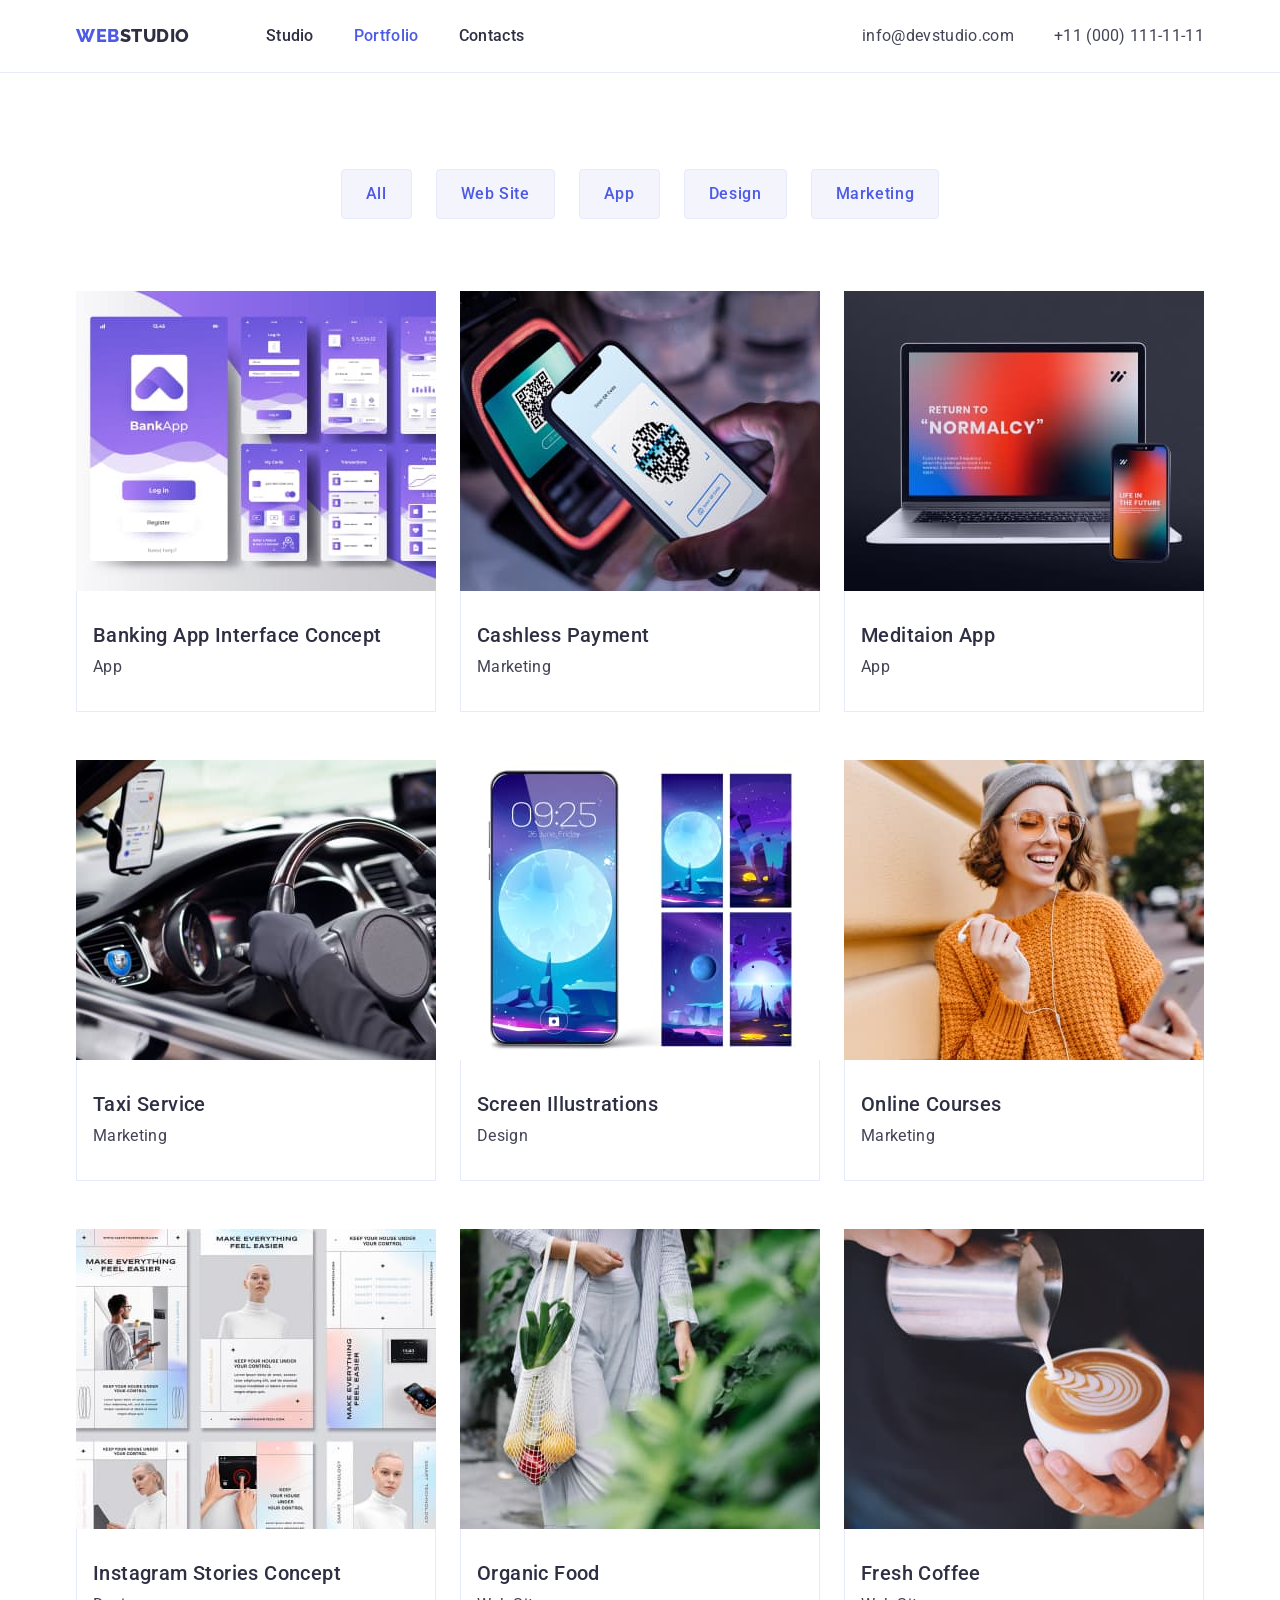
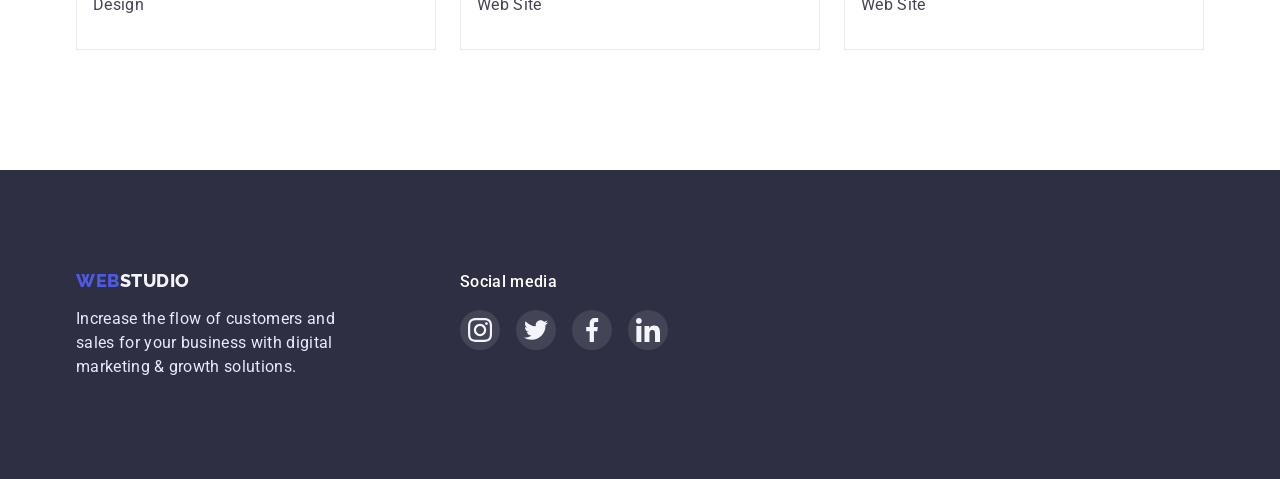
==== portfolio.html @ 410bad4b "Copy files from repo goit-markup-hw-04" ====
<!DOCTYPE html>
<html lang="en">
  <head>
    <meta charset="UTF-8" />
    <meta http-equiv="X-UA-Compatible" content="IE=edge" />
    <meta name="viewport" content="width=device-width, initial-scale=1.0" />
    <title>Portfolio</title>
    <link rel="preconnect" href="https://fonts.googleapis.com" />
    <link rel="preconnect" href="https://fonts.gstatic.com" crossorigin />
    <link
      href="https://fonts.googleapis.com/css2?family=Raleway:wght@800&family=Roboto:wght@400;500;700;900&display=swap"
      rel="stylesheet"
    />
    <link
      rel="stylesheet"
      href="https://cdnjs.cloudflare.com/ajax/libs/modern-normalize/1.1.0/modern-normalize.min.css"
      integrity="sha512-wpPYUAdjBVSE4KJnH1VR1HeZfpl1ub8YT/NKx4PuQ5NmX2tKuGu6U/JRp5y+Y8XG2tV+wKQpNHVUX03MfMFn9Q=="
      crossorigin="anonymous"
      referrerpolicy="no-referrer"
    />
    <link rel="stylesheet" href="./css/styles.css" />
  </head>
  <body>
    <!-- Header -->
    <header class="header">
      <div class="container header-container">
        <nav class="nav">
          <a href="./index.html" class="header-logo link">Web<span>Studio</span></a>
          <ul class="nav-list list">
            <li class="nav-item"><a href="./index.html" class="nav-item-link link">Studio</a></li>
            <li class="nav-item">
              <a href="./portfolio.html" class="nav-item-link link current">Portfolio</a>
            </li>
            <li class="nav-item"><a href="#" class="nav-item-link link">Contacts</a></li>
          </ul>
        </nav>
        <address class="header-contacts">
          <ul class="contacts-list list">
            <li class="contacts-item">
              <a href="mailto:info@devstudio.com" class="contacts-item-link link"
                >info@devstudio.com</a
              >
            </li>
            <li class="contacts-item">
              <a href="tel:+110001111111" class="contacts-item-link link">+11 (000) 111-11-11</a>
            </li>
          </ul>
        </address>
      </div>
    </header>

    <!-- Main -->
    <main>
      <!-- Our projects -->
      <section class="projects">
        <div class="container">
          <h1 class="visually-hidden">Our projects</h1>
          <!-- Filter -->
          <ul class="filter-list list">
            <li class="filter-item"><button type="button" class="filter-btn">All</button></li>
            <li class="filter-item"><button type="button" class="filter-btn">Web Site</button></li>
            <li class="filter-item"><button type="button" class="filter-btn">App</button></li>
            <li class="filter-item"><button type="button" class="filter-btn">Design</button></li>
            <li class="filter-item"><button type="button" class="filter-btn">Marketing</button></li>
          </ul>

          <!-- Projects -->
          <ul class="project-list list">
            <li class="project-item">
              <a class="project-link link" href="#">
                <div class="card">
                  <div class="card-thumb">
                    <img
                      src="./images/portfolio-1.jpg"
                      alt="Banking App"
                      width="360"
                      height="300"
                    />
                  </div>

                  <div class="card-content">
                    <h2 class="project-title">Banking App Interface Concept</h2>
                    <p class="project-text">App</p>
                  </div>
                </div>
              </a>
            </li>
            <li class="project-item">
              <a class="project-link link" href="#">
                <div class="card">
                  <div class="card-thumb">
                    <img
                      src="./images/portfolio-2.jpg"
                      alt="Cashless Payment from smartphone"
                      width="360"
                      height="300"
                    />
                  </div>
                  <div class="card-content">
                    <h2 class="project-title">Cashless Payment</h2>
                    <p class="project-text">Marketing</p>
                  </div>
                </div>
              </a>
            </li>
            <li class="project-item">
              <a class="project-link link" href="#">
                <div class="card">
                  <div class="card-thumb">
                    <img
                      src="./images/portfolio-3.jpg"
                      alt="A laptop and a smartphone"
                      width="360"
                      height="300"
                    />
                  </div>
                  <div class="card-content">
                    <h2 class="project-title">Meditaion App</h2>
                    <p class="project-text">App</p>
                  </div>
                </div>
              </a>
            </li>
            <li class="project-item">
              <a class="project-link link" href="#">
                <div class="card">
                  <div class="card-thumb">
                    <img
                      src="./images/portfolio-4.jpg"
                      alt="A man driving a car"
                      width="360"
                      height="300"
                    />
                  </div>
                  <div class="card-content">
                    <h2 class="project-title">Taxi Service</h2>
                    <p class="project-text">Marketing</p>
                  </div>
                </div>
              </a>
            </li>
            <li class="project-item">
              <a class="project-link link" href="#">
                <div class="card">
                  <div class="card-thumb">
                    <img
                      src="./images/portfolio-5.jpg"
                      alt="A screen of a smartphone"
                      width="360"
                      height="300"
                    />
                  </div>
                  <div class="card-content">
                    <h2 class="project-title">Screen Illustrations</h2>
                    <p class="project-text">Design</p>
                  </div>
                </div>
              </a>
            </li>
            <li class="project-item">
              <a class="project-link link" href="#">
                <div class="card">
                  <div class="card-thumb">
                    <img
                      src="./images/portfolio-6.jpg"
                      alt="A woman with a smartphone"
                      width="360"
                      height="300"
                    />
                  </div>
                  <div class="card-content">
                    <h2 class="project-title">Online Courses</h2>
                    <p class="project-text">Marketing</p>
                  </div>
                </div>
              </a>
            </li>
            <li class="project-item">
              <a class="project-link link" href="#">
                <div class="card">
                  <div class="card-thumb">
                    <img
                      src="./images/portfolio-7.jpg"
                      alt="Instagram Stories"
                      width="360"
                      height="300"
                    />
                  </div>
                  <div class="card-content">
                    <h2 class="project-title">Instagram Stories Concept</h2>
                    <p class="project-text">Design</p>
                  </div>
                </div>
              </a>
            </li>
            <li class="project-item">
              <a class="project-link link" href="#">
                <div class="card">
                  <div class="card-thumb">
                    <img
                      src="./images/portfolio-8.jpg"
                      alt="A woman with organic food"
                      width="360"
                      height="300"
                    />
                  </div>
                  <div class="card-content">
                    <h2 class="project-title">Organic Food</h2>
                    <p class="project-text">Web Site</p>
                  </div>
                </div>
              </a>
            </li>
            <li class="project-item">
              <a class="project-link link" href="#">
                <div class="card">
                  <div class="card-thumb">
                    <img
                      src="./images/portfolio-9.jpg"
                      alt="A cup of coffee"
                      width="360"
                      height="300"
                    />
                  </div>
                  <div class="card-content">
                    <h2 class="project-title">Fresh Coffee</h2>
                    <p class="project-text">Web Site</p>
                  </div>
                </div>
              </a>
            </li>
          </ul>
        </div>
      </section>
    </main>

    <!-- Footer -->
    <footer class="footer">
      <div class="container">
        <div class="footer-content">
          <div class="footer-left">
            <a href="./index.html" class="footer-logo link">Web<span>Studio</span></a>
            <p class="footer-text">
              Increase the flow of customers and sales for your business with digital marketing &
              growth solutions.
            </p>
          </div>
          <div class="footer-right">
            <h3 class="footer-title">Social media</h3>
            <ul class="footer-social-list list">
              <li class="footer-social-list-item">
                <a class="footer-soclial-list-link link" href="#">
                  <svg class="footer-social-list-icon" width="24" height="24">
                    <use href="./images/sprite.svg#icon-instagram"></use>
                  </svg>
                </a>
              </li>
              <li class="footer-social-list-item">
                <a class="footer-soclial-list-link link" href="#">
                  <svg class="footer-social-list-icon" width="24" height="24">
                    <use href="./images/sprite.svg#icon-twitter"></use>
                  </svg>
                </a>
              </li>
              <li class="footer-social-list-item">
                <a class="footer-soclial-list-link link" href="#">
                  <svg class="footer-social-list-icon" width="24" height="24">
                    <use href="./images/sprite.svg#icon-facebook"></use>
                  </svg>
                </a>
              </li>
              <li class="footer-social-list-item">
                <a class="footer-soclial-list-link link" href="#">
                  <svg class="footer-social-list-icon" width="24" height="24">
                    <use href="./images/sprite.svg#icon-linkedin"></use>
                  </svg>
                </a>
              </li>
            </ul>
          </div>
        </div>
      </div>
    </footer>
  </body>
</html>
---- css/styles.css ----
:root {
  --brand-color: #4d5ae5;
  --primery-color: #2e2f42;
  --secondary-color: #434455;
  --white-color: #ffffff;
  --additional-color: #e7e9fc;
  --additional-light-color: #f4f4fd;

  --background-primary: #ffffff;
  --background-secondary: #f4f4fd;
  --background-accent: #2e2f42;
  --background-btn-accent: #404bbf;
  --background-footer-accent: #31d0aa;

  --project-list-gap: 24px;
}

body {
  font-family: "Roboto", sans-serif;
  font-size: 16px;
  font-weight: 500;
  color: var(--primery-color);
  background-color: var(--background-primary);
}

h1,
h2,
h3,
h4,
h5,
h6,
p {
  margin-top: 0;
  margin-bottom: 0;
}

ul,
ol {
  margin-top: 0;
  margin-bottom: 0;
  padding-left: 0;
}

img {
  display: block;
  max-width: 100%;
  height: auto;
}

.container {
  max-width: 1158px;
  padding: 0 15px;
  margin: 0 auto;
}

.list {
  list-style: none;
}

.link {
  text-decoration: none;
}

.title {
  font-size: 36px;
  line-height: 1.11;
  letter-spacing: 0.02em;
  text-transform: capitalize;
}
.nav-item .current {
  color: var(--brand-color);
}
.visually-hidden {
  position: absolute;
  white-space: nowrap;
  width: 1px;
  height: 1px;
  overflow: hidden;
  border: 0;
  padding: 0;
  clip: rect(0 0 0 0);
  clip-path: inset(50%);
  margin: -1px;
}

/* WEBSTUDIO PAGE */
/* Header */
.header {
  border-bottom: 1px solid var(--additional-color);
}
.header-container {
  display: flex;
  align-items: center;
}
.nav {
  display: flex;
  align-items: center;
}

.header-logo {
  display: block;
  padding-top: 24px;
  padding-bottom: 24px;
  margin-right: 76px;
  font-family: "Raleway";
  font-weight: 800;
  font-size: 18px;
  line-height: 1.33;
  letter-spacing: 0.03em;
  text-transform: uppercase;
  color: var(--brand-color);
}
.header-logo span {
  color: var(--primery-color);
}
.nav-list {
  display: flex;
  align-items: center;
}
.nav-item:not(:last-child) {
  margin-right: 40px;
}
.nav-item-link {
  display: block;
  padding-top: 24px;
  padding-bottom: 24px;

  line-height: 1.5;
  letter-spacing: 0.02em;
  color: var(--primery-color);
}
.nav-item-link:hover,
.nav-item-link:focus {
  color: var(--background-btn-accent);
}

.header-contacts {
  margin-left: auto;
  font-style: normal;
}
.contacts-list {
  display: flex;
  align-items: center;
}
.contacts-item:not(:last-child) {
  margin-right: 40px;
}
.contacts-item-link {
  display: block;
  padding-top: 24px;
  padding-bottom: 24px;
  font-weight: 400;
  line-height: 1.5;
  letter-spacing: 0.02em;
  color: var(--secondary-color);
}
.contacts-item-link:hover,
.contacts-item-link:focus {
  color: var(--background-btn-accent);
}

/* Hero */
.hero {
  padding-top: 188px;
  padding-bottom: 188px;
  background-color: var(--background-accent);
  max-width: 1440px;
  background-image: linear-gradient(rgba(46, 47, 66, 0.7), rgba(46, 47, 66, 0.7)),
    url(../images/people-office.jpg);
  background-size: cover;
  margin: 0 auto;
  text-align: center;
}
.hero-title {
  margin-bottom: 48px;

  font-size: 56px;
  line-height: 1.07;
  letter-spacing: 0.02em;
  text-transform: capitalize;
  color: var(--white-color);
}
.hero-title span {
  text-transform: none;
}
.hero-btn {
  padding: 16px 32px;
  cursor: pointer;
  font-family: inherit;
  font-weight: 500;
  font-size: 16px;
  line-height: 1.5;
  letter-spacing: 0.04em;
  color: var(--white-color);
  background-color: var(--brand-color);
  border: transparent;
  box-shadow: 0px 4px 4px rgba(0, 0, 0, 0.15);
  border-radius: 4px;
  /* text-align: center; */
}
.hero-btn:hover,
.hero-btn:focus {
  background-color: var(--background-btn-accent);
}

/* About us */
.about {
  padding-top: 120px;
  padding-bottom: 120px;
}
.about-title {
}

.about-list {
  display: flex;
  justify-content: center;
}

.about-item {
  flex-basis: calc((100%-3 * 24px) / 4);
}

.about-item:not(:last-child) {
  margin-right: 24px;
}

.about-subtitle {
  margin-bottom: 8px;
  font-weight: 500;
  font-size: 20px;
  line-height: 1.2;
  letter-spacing: 0.02em;
}
.about-text {
  font-weight: 400;
  line-height: 1.5;
  letter-spacing: 0.02em;
  color: var(--secondary-color);
}

/* Our work */
.feature {
  padding-bottom: 120px;
}
.feature-title {
  margin-bottom: 72px;
  text-align: center;
}
.feature-list {
  display: flex;
  justify-content: center;
}
.feature-item {
  flex-basis: calc((100%-2 * 24px) / 3);
}
.feature-item:not(:last-child) {
  margin-right: 24px;
}

/* Our team */
.team {
  padding-top: 120px;
  padding-bottom: 120px;
  background-color: var(--background-secondary);
}
.team-title {
  margin-bottom: 72px;
  text-align: center;
}
.team-list {
  display: flex;
  justify-content: center;
}
.team-item {
  flex-basis: calc((100%-3 * 24px) / 4);
  background-color: var(--background-primary);
  box-shadow: 0px 1px 6px rgba(46, 47, 66, 0.08), 0px 1px 1px rgba(46, 47, 66, 0.16),
    0px 2px 1px rgba(46, 47, 66, 0.08);
  border-radius: 0px 0px 4px 4px;
}

.team-item:not(:last-child) {
  margin-right: 24px;
}

.team-card-content {
  padding: 32px 16px;
  text-align: center;
}
.team-subtitle {
  margin-bottom: 8px;
  font-weight: 500;
  font-size: 20px;
  line-height: 1.2;
  letter-spacing: 0.02em;
}
.team-text {
  font-weight: 400;
  line-height: 1.5;
  letter-spacing: 0.02em;
  color: var(--secondary-color);
  margin-bottom: 8px;
}

.about-item > .about-icon {
  background-color: var(--additional-light-color);
  width: 100%;
  height: 112px;
  display: flex;
  justify-content: center;
  align-items: center;
  padding: 24px 100px;
  border-radius: 4px;
  margin-bottom: 8px;
}
.about-icon {
}

.social-list {
  display: flex;
  justify-content: center;
  gap: 24px;
}

.social-list-link {
  display: flex;
  justify-content: center;
  align-items: center;
  width: 40px;
  height: 40px;
  border-radius: 50%;
  background-color: var(--brand-color);
  color: var(--additional-light-color);
}

.social-list-link:hover,
.social-list-link:focus {
  background-color: var(--background-btn-accent);
}

.social-list-icon {
  fill: currentColor;
}

/* Customers */
.customers {
  padding-top: 130px;
  padding-bottom: 120px;
}

.customers-title {
  margin-bottom: 72px;
  text-align: center;
}
.customers-list {
  display: flex;
  gap: 24px;
}

.customers-item {
  width: calc((100% - 24px * 5) / 6);
  height: 88px;
}
.customers-link {
  width: 100%;
  height: 100%;
  border: 1px solid #8e8f99;
  border-radius: 4px;
  display: flex;
  justify-content: center;
  align-items: center;
  color: #8e8f99;
}

.customers-icon {
  fill: currentColor;
}

.customers-link:hover,
.customers-link:focus {
  border-color: var(--background-btn-accent);
}
.customers-link:hover .customers-icon,
.customers-link:focus .customers-icon {
  fill: var(--background-btn-accent);
}

/* Footer */
.footer {
  padding-top: 100px;
  padding-bottom: 100px;
  background-color: var(--background-accent);
}
.footer-logo {
  display: inline-block;
  margin-bottom: 16px;
  font-family: "Raleway";
  font-weight: 800;
  font-size: 18px;
  line-height: 1.17;
  letter-spacing: 0.03em;
  text-transform: uppercase;
  color: var(--brand-color);
}
.footer-logo span {
  color: var(--additional-light-color);
}

.footer-text {
  max-width: 264px;
  font-weight: 400;
  line-height: 1.5;
  letter-spacing: 0.02em;
  color: var(--additional-color);
}

.footer > .container {
}
.footer-content {
  display: flex;
  justify-content: flex-start;
  align-items: baseline;
}
.footer-left {
  margin-right: 120px;
}
.footer-right {
}
.footer-title {
  font-weight: 500;
  font-size: 16px;
  line-height: 1.5;
  letter-spacing: 0.02em;
  color: var(--white-color);
  margin-bottom: 16px;
}
.footer-social-list {
  display: flex;
  justify-content: center;
  gap: 16px;
}

.footer-social-list-item {
}
.footer-soclial-list-link {
  display: flex;
  justify-content: center;
  align-items: center;
  width: 40px;
  height: 40px;
  border-radius: 50%;
  background-color: rgba(255, 255, 255, 0.1);
  color: var(--additional-light-color);
}

.footer-social-list-icon {
  fill: currentColor;
}

.footer-soclial-list-link:hover,
.footer-soclial-list-link:focus {
  background-color: var(--background-footer-accent);
}

/* PORTFOLIO PAGE */

/* Our projects */
.projects {
  padding-top: 96px;
  padding-bottom: 120px;
}
.filter-list {
  margin-bottom: 72px;
  display: flex;
  justify-content: center;
}
.filter-item:not(:last-child) {
  margin-right: 24px;
}
.filter-btn {
  padding: 12px 24px;
  cursor: pointer;
  font-family: inherit;
  font-weight: 500;
  font-size: 16px;
  line-height: 1.5;
  display: flex;
  align-items: center;
  text-align: center;
  letter-spacing: 0.04em;
  color: var(--brand-color);
  background-color: var(--additional-light-color);
  border: 1px solid var(--additional-color);
  border-radius: 4px;
}
.filter-btn:hover,
.filter-btn:focus {
  color: var(--white-color);
  border: 1px solid var(--background-btn-accent);
  background-color: var(--background-btn-accent);
  box-shadow: 0px 3px 1px rgba(0, 0, 0, 0.1), 0px 2px 1px rgba(0, 0, 0, 0.08),
    0px 2px 2px rgba(0, 0, 0, 0.12);
}
.project-list {
  padding: 0;
  margin: 0;
  display: flex;
  flex-wrap: wrap;
  margin-left: calc(-1 * var(--project-list-gap));
  margin-bottom: -48px;
}

.project-list > .project-item {
  flex-basis: calc(100% / 3 - var(--project-list-gap));
  margin-left: var(--project-list-gap);
  margin-bottom: 48px;
}

.project-link {
  cursor: pointer;
  color: currentColor;
}

.project-link:hover .card {
  box-shadow: 0px 1px 6px rgba(46, 47, 66, 0.08), 0px 1px 1px rgba(46, 47, 66, 0.16),
    0px 2px 1px rgba(46, 47, 66, 0.08);
}

.project-link:focus .card {
  box-shadow: 0px 1px 6px rgba(46, 47, 66, 0.08), 0px 1px 1px rgba(46, 47, 66, 0.16),
    0px 2px 1px rgba(46, 47, 66, 0.08);
}
.card {
}
.card-content {
  padding-top: 32px;
  padding-bottom: 32px;
  padding-left: 16px;
  border-left: 1px solid var(--additional-color);
  border-right: 1px solid var(--additional-color);
  border-bottom: 1px solid var(--additional-color);
}
.project-title {
  margin-bottom: 8px;
  font-weight: 500;
  font-size: 20px;
  line-height: 1.2;
  letter-spacing: 0.02em;
}
.project-text {
  font-weight: 400;
  font-size: 16px;
  line-height: 1.5;
  letter-spacing: 0.02em;
  color: var(--secondary-color);
}
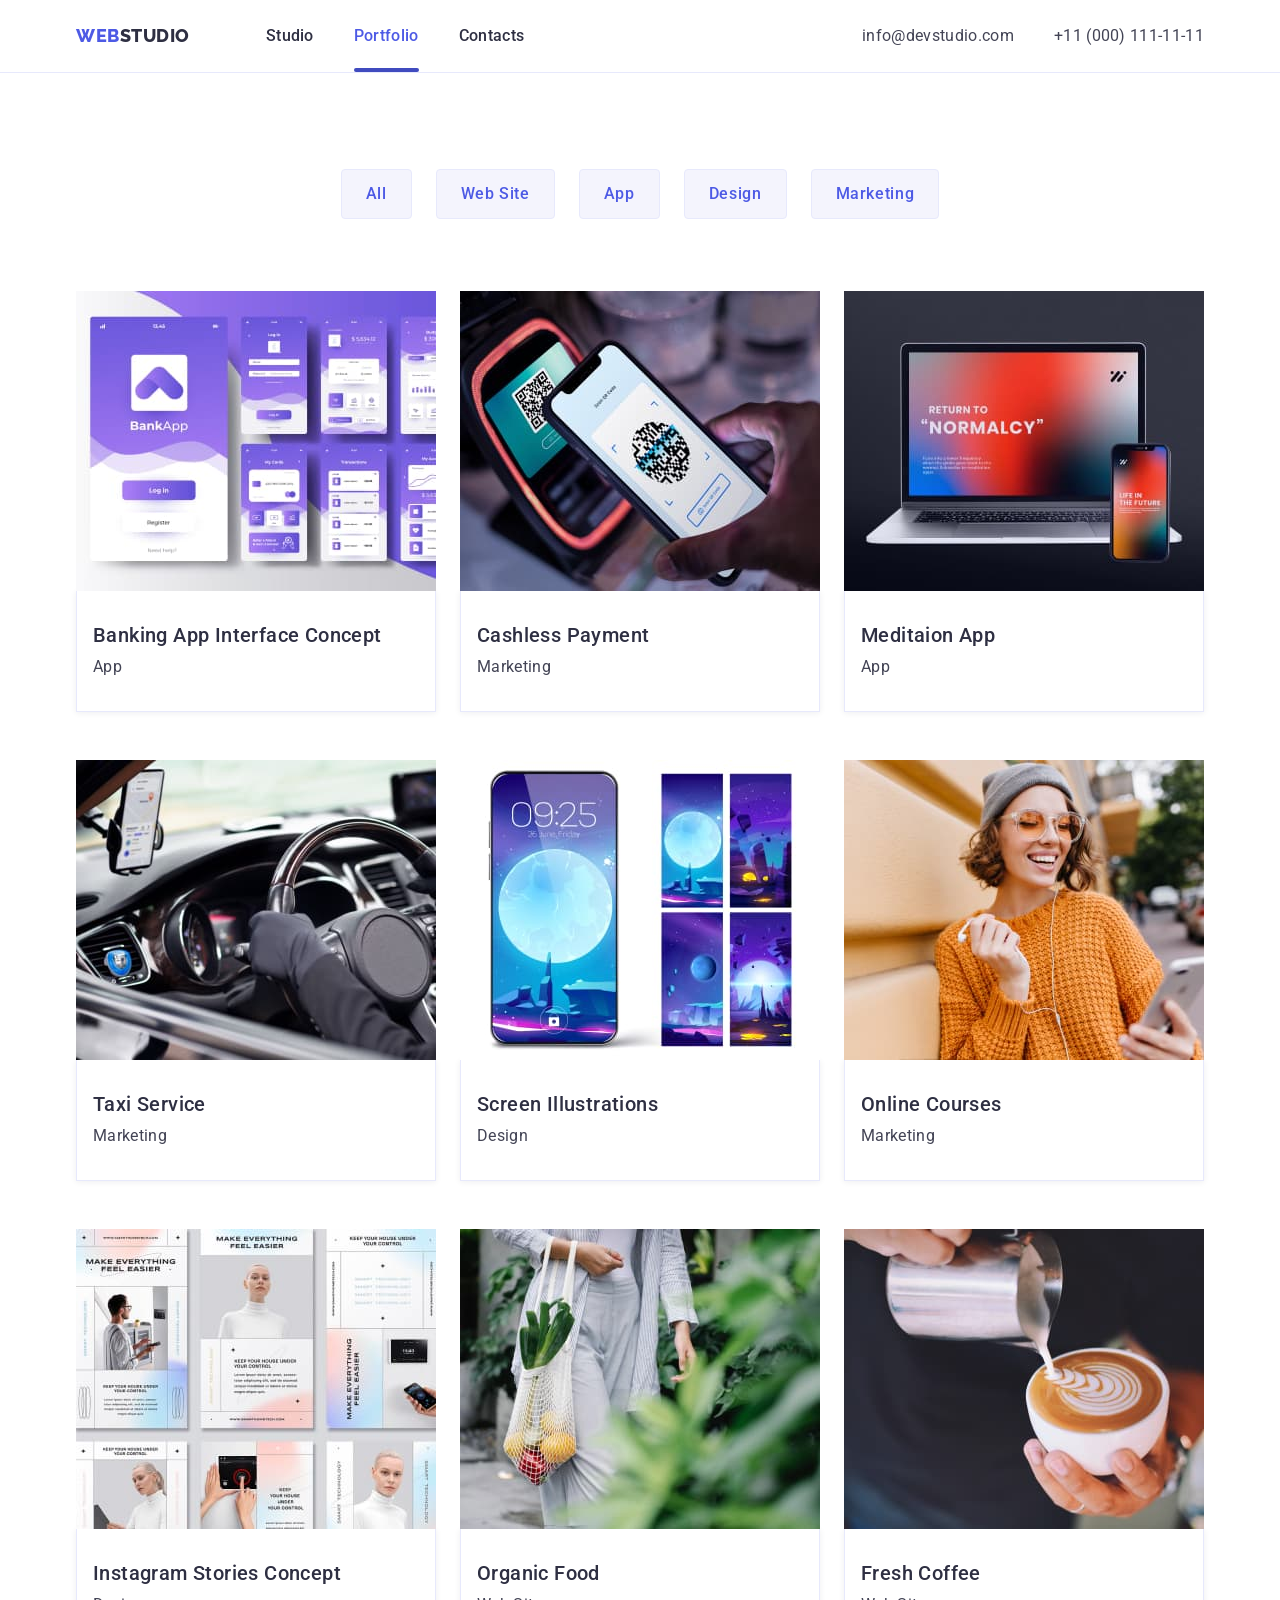
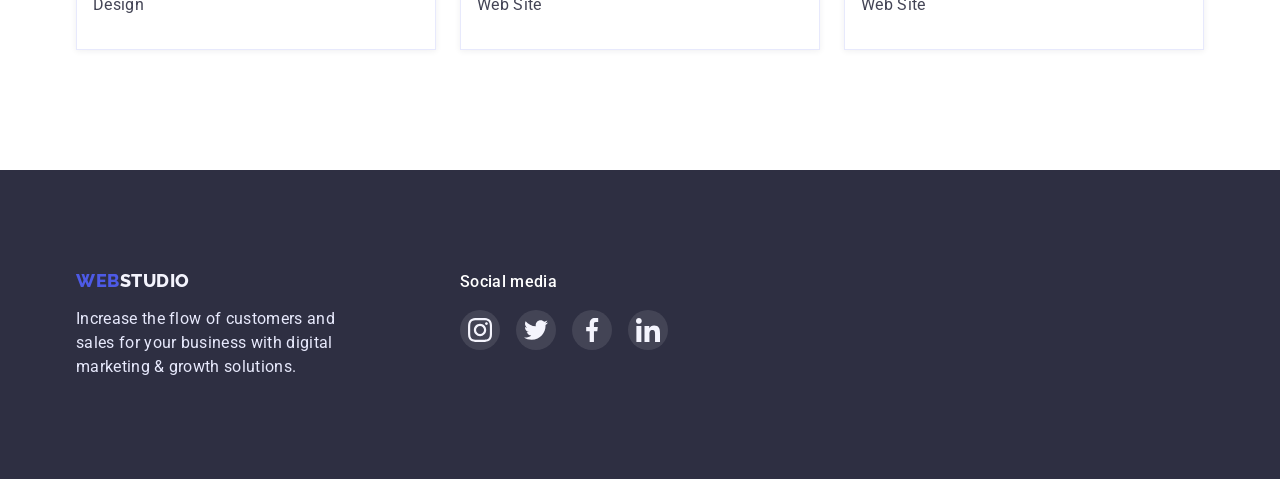
==== commit 180bca1f: "Update files" ====
--- a/portfolio.html
+++ b/portfolio.html
@@ -76,6 +76,10 @@
                       width="360"
                       height="300"
                     />
+                    <p class="project-top-text">
+                      14 Stylish and User-Friendly App Design Concepts · Task Manager App · Calorie
+                      Tracker App · Exotic Fruit Ecommerce App · Cloud Storage App
+                    </p>
                   </div>
 
                   <div class="card-content">
@@ -95,6 +99,10 @@
                       width="360"
                       height="300"
                     />
+                    <p class="project-top-text">
+                      14 Stylish and User-Friendly App Design Concepts · Task Manager App · Calorie
+                      Tracker App · Exotic Fruit Ecommerce App · Cloud Storage App
+                    </p>
                   </div>
                   <div class="card-content">
                     <h2 class="project-title">Cashless Payment</h2>
@@ -113,6 +121,10 @@
                       width="360"
                       height="300"
                     />
+                    <p class="project-top-text">
+                      14 Stylish and User-Friendly App Design Concepts · Task Manager App · Calorie
+                      Tracker App · Exotic Fruit Ecommerce App · Cloud Storage App
+                    </p>
                   </div>
                   <div class="card-content">
                     <h2 class="project-title">Meditaion App</h2>
@@ -131,6 +143,10 @@
                       width="360"
                       height="300"
                     />
+                    <p class="project-top-text">
+                      14 Stylish and User-Friendly App Design Concepts · Task Manager App · Calorie
+                      Tracker App · Exotic Fruit Ecommerce App · Cloud Storage App
+                    </p>
                   </div>
                   <div class="card-content">
                     <h2 class="project-title">Taxi Service</h2>
@@ -149,6 +165,10 @@
                       width="360"
                       height="300"
                     />
+                    <p class="project-top-text">
+                      14 Stylish and User-Friendly App Design Concepts · Task Manager App · Calorie
+                      Tracker App · Exotic Fruit Ecommerce App · Cloud Storage App
+                    </p>
                   </div>
                   <div class="card-content">
                     <h2 class="project-title">Screen Illustrations</h2>
@@ -167,6 +187,10 @@
                       width="360"
                       height="300"
                     />
+                    <p class="project-top-text">
+                      14 Stylish and User-Friendly App Design Concepts · Task Manager App · Calorie
+                      Tracker App · Exotic Fruit Ecommerce App · Cloud Storage App
+                    </p>
                   </div>
                   <div class="card-content">
                     <h2 class="project-title">Online Courses</h2>
@@ -185,6 +209,10 @@
                       width="360"
                       height="300"
                     />
+                    <p class="project-top-text">
+                      14 Stylish and User-Friendly App Design Concepts · Task Manager App · Calorie
+                      Tracker App · Exotic Fruit Ecommerce App · Cloud Storage App
+                    </p>
                   </div>
                   <div class="card-content">
                     <h2 class="project-title">Instagram Stories Concept</h2>
@@ -203,6 +231,10 @@
                       width="360"
                       height="300"
                     />
+                    <p class="project-top-text">
+                      14 Stylish and User-Friendly App Design Concepts · Task Manager App · Calorie
+                      Tracker App · Exotic Fruit Ecommerce App · Cloud Storage App
+                    </p>
                   </div>
                   <div class="card-content">
                     <h2 class="project-title">Organic Food</h2>
@@ -221,6 +253,10 @@
                       width="360"
                       height="300"
                     />
+                    <p class="project-top-text">
+                      14 Stylish and User-Friendly App Design Concepts · Task Manager App · Calorie
+                      Tracker App · Exotic Fruit Ecommerce App · Cloud Storage App
+                    </p>
                   </div>
                   <div class="card-content">
                     <h2 class="project-title">Fresh Coffee</h2>
--- a/css/styles.css
+++ b/css/styles.css
@@ -13,6 +13,7 @@
   --background-footer-accent: #31d0aa;
 
   --project-list-gap: 24px;
+  --transition: 250ms cubic-bezier(0.4, 0, 0.2, 1);
 }
 
 body {
@@ -67,9 +68,11 @@
   letter-spacing: 0.02em;
   text-transform: capitalize;
 }
+
 .nav-item .current {
   color: var(--brand-color);
 }
+
 .visually-hidden {
   position: absolute;
   white-space: nowrap;
@@ -83,15 +86,33 @@
   margin: -1px;
 }
 
+.current {
+  position: relative;
+}
+
+.current::after {
+  content: "";
+  position: absolute;
+  left: 0;
+  bottom: 0;
+  width: 100%;
+  height: 4px;
+  border-radius: 2px;
+  background-color: var(--background-btn-accent);
+}
+
 /* WEBSTUDIO PAGE */
 /* Header */
+
 .header {
   border-bottom: 1px solid var(--additional-color);
 }
+
 .header-container {
   display: flex;
   align-items: center;
 }
+
 .nav {
   display: flex;
   align-items: center;
@@ -110,25 +131,30 @@
   text-transform: uppercase;
   color: var(--brand-color);
 }
+
 .header-logo span {
   color: var(--primery-color);
 }
+
 .nav-list {
   display: flex;
   align-items: center;
 }
+
 .nav-item:not(:last-child) {
   margin-right: 40px;
 }
+
 .nav-item-link {
   display: block;
   padding-top: 24px;
   padding-bottom: 24px;
-
   line-height: 1.5;
   letter-spacing: 0.02em;
   color: var(--primery-color);
-}
+  transition: color var(--transition);
+}
+
 .nav-item-link:hover,
 .nav-item-link:focus {
   color: var(--background-btn-accent);
@@ -138,13 +164,16 @@
   margin-left: auto;
   font-style: normal;
 }
+
 .contacts-list {
   display: flex;
   align-items: center;
 }
+
 .contacts-item:not(:last-child) {
   margin-right: 40px;
 }
+
 .contacts-item-link {
   display: block;
   padding-top: 24px;
@@ -153,13 +182,16 @@
   line-height: 1.5;
   letter-spacing: 0.02em;
   color: var(--secondary-color);
-}
+  transition: color var(--transition);
+}
+
 .contacts-item-link:hover,
 .contacts-item-link:focus {
   color: var(--background-btn-accent);
 }
 
 /* Hero */
+
 .hero {
   padding-top: 188px;
   padding-bottom: 188px;
@@ -171,18 +203,20 @@
   margin: 0 auto;
   text-align: center;
 }
+
 .hero-title {
   margin-bottom: 48px;
-
   font-size: 56px;
   line-height: 1.07;
   letter-spacing: 0.02em;
   text-transform: capitalize;
   color: var(--white-color);
 }
+
 .hero-title span {
   text-transform: none;
 }
+
 .hero-btn {
   padding: 16px 32px;
   cursor: pointer;
@@ -197,17 +231,21 @@
   box-shadow: 0px 4px 4px rgba(0, 0, 0, 0.15);
   border-radius: 4px;
   /* text-align: center; */
-}
+  transition: background-color var(--transition);
+}
+
 .hero-btn:hover,
 .hero-btn:focus {
   background-color: var(--background-btn-accent);
 }
 
 /* About us */
+
 .about {
   padding-top: 120px;
   padding-bottom: 120px;
 }
+
 .about-title {
 }
 
@@ -217,7 +255,7 @@
 }
 
 .about-item {
-  flex-basis: calc((100%-3 * 24px) / 4);
+  flex-basis: calc((100% - 3 * 24px) / 4);
 }
 
 .about-item:not(:last-child) {
@@ -231,6 +269,7 @@
   line-height: 1.2;
   letter-spacing: 0.02em;
 }
+
 .about-text {
   font-weight: 400;
   line-height: 1.5;
@@ -239,40 +278,49 @@
 }
 
 /* Our work */
+
 .feature {
   padding-bottom: 120px;
 }
+
 .feature-title {
   margin-bottom: 72px;
   text-align: center;
 }
+
 .feature-list {
   display: flex;
   justify-content: center;
 }
+
 .feature-item {
-  flex-basis: calc((100%-2 * 24px) / 3);
-}
+  flex-basis: calc((100% - 2 * 24px) / 3);
+}
+
 .feature-item:not(:last-child) {
   margin-right: 24px;
 }
 
 /* Our team */
+
 .team {
   padding-top: 120px;
   padding-bottom: 120px;
   background-color: var(--background-secondary);
 }
+
 .team-title {
   margin-bottom: 72px;
   text-align: center;
 }
+
 .team-list {
   display: flex;
   justify-content: center;
 }
+
 .team-item {
-  flex-basis: calc((100%-3 * 24px) / 4);
+  flex-basis: calc((100% - 3 * 24px) / 4);
   background-color: var(--background-primary);
   box-shadow: 0px 1px 6px rgba(46, 47, 66, 0.08), 0px 1px 1px rgba(46, 47, 66, 0.16),
     0px 2px 1px rgba(46, 47, 66, 0.08);
@@ -287,6 +335,7 @@
   padding: 32px 16px;
   text-align: center;
 }
+
 .team-subtitle {
   margin-bottom: 8px;
   font-weight: 500;
@@ -294,6 +343,7 @@
   line-height: 1.2;
   letter-spacing: 0.02em;
 }
+
 .team-text {
   font-weight: 400;
   line-height: 1.5;
@@ -313,6 +363,7 @@
   border-radius: 4px;
   margin-bottom: 8px;
 }
+
 .about-icon {
 }
 
@@ -331,6 +382,7 @@
   border-radius: 50%;
   background-color: var(--brand-color);
   color: var(--additional-light-color);
+  transition: background-color var(--transition);
 }
 
 .social-list-link:hover,
@@ -343,6 +395,7 @@
 }
 
 /* Customers */
+
 .customers {
   padding-top: 130px;
   padding-bottom: 120px;
@@ -352,6 +405,7 @@
   margin-bottom: 72px;
   text-align: center;
 }
+
 .customers-list {
   display: flex;
   gap: 24px;
@@ -361,6 +415,7 @@
   width: calc((100% - 24px * 5) / 6);
   height: 88px;
 }
+
 .customers-link {
   width: 100%;
   height: 100%;
@@ -370,10 +425,12 @@
   justify-content: center;
   align-items: center;
   color: #8e8f99;
+  transition: border-color var(--transition);
 }
 
 .customers-icon {
   fill: currentColor;
+  transition: fill var(--transition);
 }
 
 .customers-link:hover,
@@ -386,11 +443,13 @@
 }
 
 /* Footer */
+
 .footer {
   padding-top: 100px;
   padding-bottom: 100px;
   background-color: var(--background-accent);
 }
+
 .footer-logo {
   display: inline-block;
   margin-bottom: 16px;
@@ -402,6 +461,7 @@
   text-transform: uppercase;
   color: var(--brand-color);
 }
+
 .footer-logo span {
   color: var(--additional-light-color);
 }
@@ -416,16 +476,20 @@
 
 .footer > .container {
 }
+
 .footer-content {
   display: flex;
   justify-content: flex-start;
   align-items: baseline;
 }
+
 .footer-left {
   margin-right: 120px;
 }
+
 .footer-right {
 }
+
 .footer-title {
   font-weight: 500;
   font-size: 16px;
@@ -434,6 +498,7 @@
   color: var(--white-color);
   margin-bottom: 16px;
 }
+
 .footer-social-list {
   display: flex;
   justify-content: center;
@@ -442,6 +507,7 @@
 
 .footer-social-list-item {
 }
+
 .footer-soclial-list-link {
   display: flex;
   justify-content: center;
@@ -451,6 +517,7 @@
   border-radius: 50%;
   background-color: rgba(255, 255, 255, 0.1);
   color: var(--additional-light-color);
+  transition: background-color var(--transition);
 }
 
 .footer-social-list-icon {
@@ -465,18 +532,22 @@
 /* PORTFOLIO PAGE */
 
 /* Our projects */
+
 .projects {
   padding-top: 96px;
   padding-bottom: 120px;
 }
+
 .filter-list {
   margin-bottom: 72px;
   display: flex;
   justify-content: center;
 }
+
 .filter-item:not(:last-child) {
   margin-right: 24px;
 }
+
 .filter-btn {
   padding: 12px 24px;
   cursor: pointer;
@@ -492,7 +563,10 @@
   background-color: var(--additional-light-color);
   border: 1px solid var(--additional-color);
   border-radius: 4px;
-}
+  transition: color var(--transition), border var(--transition), background-color var(--transition),
+    box-shadow var(--transition);
+}
+
 .filter-btn:hover,
 .filter-btn:focus {
   color: var(--white-color);
@@ -501,6 +575,7 @@
   box-shadow: 0px 3px 1px rgba(0, 0, 0, 0.1), 0px 2px 1px rgba(0, 0, 0, 0.08),
     0px 2px 2px rgba(0, 0, 0, 0.12);
 }
+
 .project-list {
   padding: 0;
   margin: 0;
@@ -521,17 +596,25 @@
   color: currentColor;
 }
 
-.project-link:hover .card {
+.project-link:hover .card-content {
+  border-left: 0.5px solid var(--additional-light-color);
+  border-right: 0.5px solid var(--additional-light-color);
+  border-bottom: 0.5px solid var(--additional-light-color);
   box-shadow: 0px 1px 6px rgba(46, 47, 66, 0.08), 0px 1px 1px rgba(46, 47, 66, 0.16),
     0px 2px 1px rgba(46, 47, 66, 0.08);
 }
 
-.project-link:focus .card {
+.project-link:focus .card-content {
+  border-left: 0.5px solid var(--additional-light-color);
+  border-right: 0.5px solid var(--additional-light-color);
+  border-bottom: 0.5px solid var(--additional-light-color);
   box-shadow: 0px 1px 6px rgba(46, 47, 66, 0.08), 0px 1px 1px rgba(46, 47, 66, 0.16),
     0px 2px 1px rgba(46, 47, 66, 0.08);
 }
+
 .card {
 }
+
 .card-content {
   padding-top: 32px;
   padding-bottom: 32px;
@@ -539,7 +622,11 @@
   border-left: 1px solid var(--additional-color);
   border-right: 1px solid var(--additional-color);
   border-bottom: 1px solid var(--additional-color);
-}
+  box-shadow: 0px 1px 6px rgba(46, 47, 66, 0.08);
+  transition: box-shadow var(--transition), border-left var(--transition),
+    border-right var(--transition), border-bottom var(--transition);
+}
+
 .project-title {
   margin-bottom: 8px;
   font-weight: 500;
@@ -547,6 +634,7 @@
   line-height: 1.2;
   letter-spacing: 0.02em;
 }
+
 .project-text {
   font-weight: 400;
   font-size: 16px;
@@ -554,3 +642,88 @@
   letter-spacing: 0.02em;
   color: var(--secondary-color);
 }
+
+.card-thumb {
+  position: relative;
+  overflow: hidden;
+}
+
+.project-item:hover .project-top-text {
+  transform: translateY(0);
+}
+
+.project-top-text {
+  position: absolute;
+  top: 0;
+  height: 100%;
+  padding: 40px 32px;
+  font-weight: 400;
+  line-height: 1.5;
+  letter-spacing: 0.02em;
+  color: var(--additional-light-color);
+  background-color: var(--brand-color);
+  transform: translateY(100%);
+  transition: transform var(--transition);
+  overflow: auto;
+}
+
+/* MODAL */
+
+.backdrop {
+  position: fixed;
+  top: 0;
+  width: 100%;
+  height: 100%;
+  background-color: rgba(46, 47, 66, 0.4);
+  transition: opacity var(--transition), visibility var(--transition);
+}
+
+.modal {
+  position: absolute;
+  top: 50%;
+  left: 50%;
+  transform: translate(-50%, -50%) scale(1);
+  transition: transform var(--transition);
+  padding: 24px;
+  width: 408px;
+  min-height: 576px;
+  background-color: #fcfcfc;
+  box-shadow: 0px 1px 1px rgba(0, 0, 0, 0.14), 0px 1px 3px rgba(0, 0, 0, 0.12),
+    0px 2px 1px rgba(0, 0, 0, 0.2);
+  border-radius: 4px;
+}
+
+.backdrop.is-hidden .modal {
+  transform: translate(-50%, -50%) scale(0);
+}
+
+.modal-close-button {
+  width: 24px;
+  height: 24px;
+  background-color: var(--additional-color);
+  color: #000000;
+  border: 1px solid rgba(0, 0, 0, 0.1);
+  border-radius: 50%;
+  display: flex;
+  justify-content: center;
+  align-items: center;
+  margin-left: auto;
+  cursor: pointer;
+  transition: background-color var(--transition), color var(--transition);
+}
+
+.modal-close-button:hover,
+.modal-close-button:focus {
+  background-color: var(--background-btn-accent);
+  color: var(--white-color);
+}
+
+.close-button {
+  fill: currentColor;
+}
+
+.is-hidden {
+  opacity: 0;
+  visibility: hidden;
+  pointer-events: none;
+}
